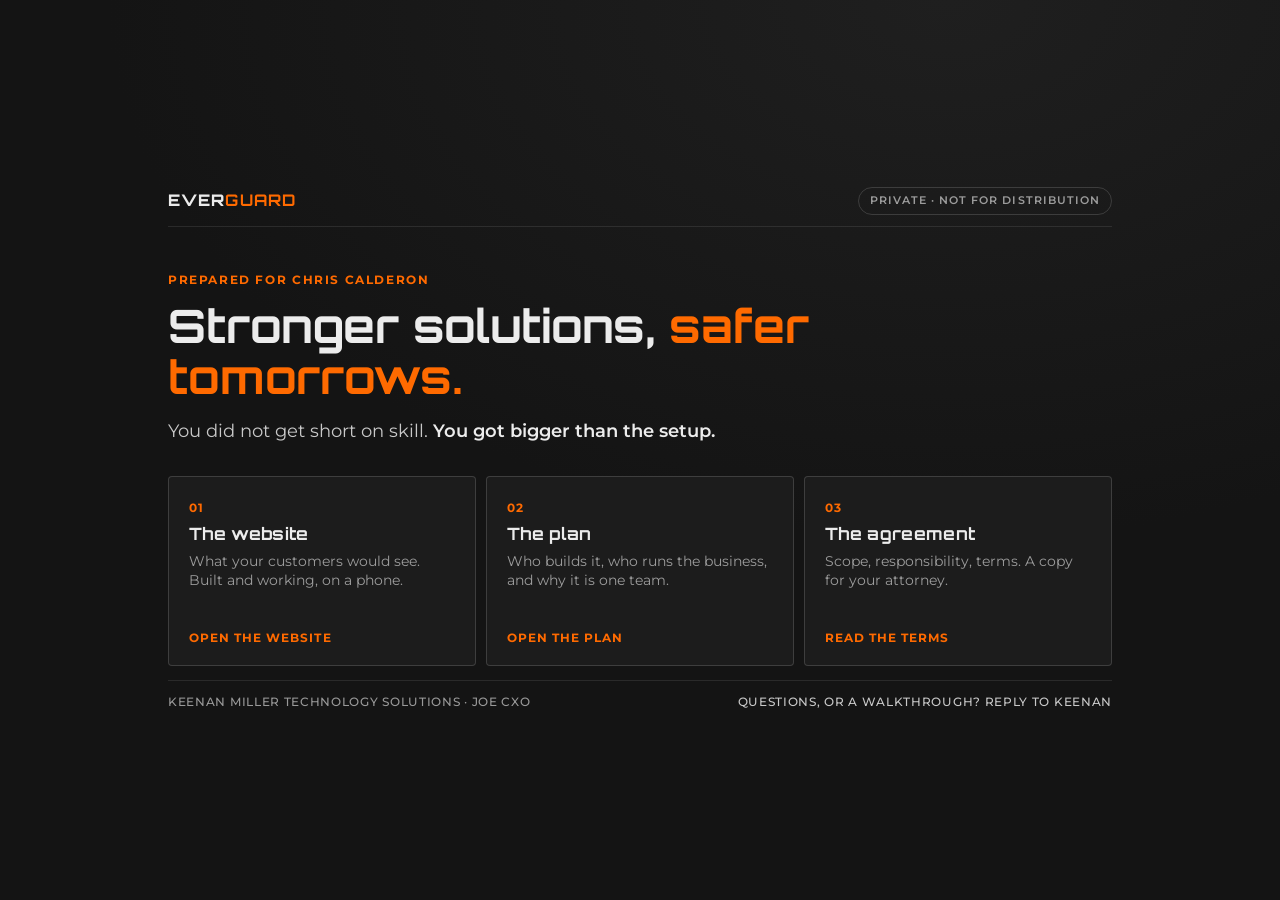
==== web/index.html @ ae58f1dc "Landing becomes three doors on one screen; the website replaces the console Joey's read was that the" ====
<!DOCTYPE html>
<html lang="en">
<head>
<meta charset="utf-8">
<meta name="viewport" content="width=device-width, initial-scale=1, viewport-fit=cover">
<meta name="robots" content="noindex, nofollow, noarchive">
<title>EverGuard | Prepared for Chris Calderon</title>
<link rel="preconnect" href="https://fonts.googleapis.com">
<link rel="preconnect" href="https://fonts.gstatic.com" crossorigin>
<link href="https://fonts.googleapis.com/css2?family=Orbitron:wght@600;700;800&family=Montserrat:wght@400;500;600;700&display=swap" rel="stylesheet">
<style>
:root{
  --bg:#141414; --panel:#1c1c1c; --ink:#ececec; --mut:rgba(236,236,236,.62);
  --mut2:rgba(236,236,236,.84); --org:#ff6a00; --org-deep:#cc4e00;
  --line:rgba(236,236,236,.10); --div:rgba(236,236,236,.16);
}
*{box-sizing:border-box}
html,body{margin:0;padding:0;max-width:100%;overflow-x:hidden;background:var(--bg)}

/* ONE SCREEN, NO SCROLL. She sees everything at once, on a phone included.
   This is done structurally rather than by tuning heights: the page is a
   viewport-tall flex column, and the doors region is the only thing that
   flexes, so it absorbs whatever is left over. 100svh (the SMALLEST viewport,
   iOS Safari with its bars showing) is the only unit that guarantees no
   scrollbar; 100vh and 100dvh both let the bars steal space. */
body{color:var(--ink);font-family:"Montserrat",system-ui,-apple-system,sans-serif;
  font-size:15px;line-height:1.6;-webkit-font-smoothing:antialiased;
  background:radial-gradient(1400px 900px at 74% 0%,#1f1f1f 0%,#141414 60%);
  height:100svh;overflow:hidden;display:flex;flex-direction:column}
.wrap{max-width:1000px;margin:0 auto;padding:0 clamp(16px,4vw,28px);
  flex:1 1 auto;display:flex;flex-direction:column;min-height:0;
  padding-bottom:calc(14px + env(safe-area-inset-bottom,0px))}
h1,h2,.brand{font-family:"Orbitron",sans-serif}

.bar{flex:0 0 auto;display:flex;align-items:center;gap:12px;
  padding:calc(12px + env(safe-area-inset-top,0px)) 0 11px;border-bottom:1px solid var(--line)}
.brand{font-weight:800;letter-spacing:.07em;font-size:16px;white-space:nowrap}
.brand b{color:var(--org)}
.spacer{flex:1 1 auto;min-width:0}
.private{font-size:9.5px;letter-spacing:.18em;text-transform:uppercase;color:var(--mut);
  border:1px solid var(--div);border-radius:99px;padding:5px 11px;white-space:nowrap}

header{flex:0 0 auto;padding:clamp(18px,4.5vw,44px) 0 clamp(16px,3.5vw,32px)}
.for{font-size:11px;letter-spacing:.2em;text-transform:uppercase;color:var(--org)}
h1{font-size:clamp(26px,5.4vw,46px);line-height:1.12;margin:10px 0 14px;font-weight:700}
h1 span{color:var(--org)}
.problem{color:var(--mut2);max-width:56ch;font-size:clamp(15px,1.9vw,17.5px);line-height:1.55;margin:0}
.problem b{color:var(--ink);font-weight:600}

/* Three rows that each take an equal share of the leftover height.
   minmax(0,1fr) and not 1fr: a plain 1fr keeps a min-content floor and would
   still push the page over. */
.doors{flex:1 1 auto;min-height:0;display:grid;gap:10px;
  grid-template-columns:1fr;grid-template-rows:repeat(3,minmax(0,1fr));margin:0}
.door{display:flex;flex-direction:column;gap:7px;min-height:0;overflow:hidden;
  background:var(--panel);border:1px solid var(--div);border-radius:4px;
  padding:16px 18px 14px;text-decoration:none;color:inherit;
  transition:border-color .18s ease,transform .18s ease}
a.door:hover,a.door:focus-visible{border-color:var(--org);transform:translateY(-2px);outline:none}
a.door:focus-visible{outline:2px solid var(--org);outline-offset:2px}
.num{font-size:11px;letter-spacing:.2em;color:var(--org);font-weight:700}
.door h2{font-size:17px;margin:0;letter-spacing:.02em;font-weight:700;line-height:1.2}
.door p{margin:0;color:var(--mut);font-size:13.5px;line-height:1.45}
.tag{margin-top:auto;padding-top:10px;font-size:10.5px;letter-spacing:.16em;
  text-transform:uppercase;color:var(--org)}

/* Phones drop the door descriptions rather than shrinking the headings.
   Measured: at 390x660 the header and footer leave about 109px per door, and a
   door carrying a two-line description needs about 149px. Something had to go,
   and losing a sentence beats clipping it mid-word or setting Orbitron too
   small to read. The title and the tag already say what each door is.
   Keyed to HEIGHT, not width, because height is what runs out: 700px covers
   iPhone SE (553), common Android (640) and iPhone 14/15 (660), while tablets
   and tall phones in portrait keep the full copy. */
@media (max-height:700px){
  .door p{display:none}
  .door{padding:14px 16px 12px;gap:6px}
  .tag{padding-top:6px}
  header{padding:16px 0 14px}
}

/* Shorter still: the door becomes one row. Number, title, then the tag on the
   right. It reads as a compact list, which is the right shape for a phone
   anyway, and the whole row stays tappable.
   The 650px line is measured, not guessed: a stacked door needs about 101px,
   and a 640px-tall Android leaves only 102px before the footer, which clipped.
   Below this, rows; above it, the stack has room. */
@media (max-height:650px){
  .door{flex-direction:row;align-items:center;gap:12px;padding:12px 16px}
  .door h2{flex:1 1 auto;font-size:16px}
  .num{flex:0 0 auto}
  .tag{margin-top:0;padding-top:0;white-space:nowrap}
}

/* Desktop: the same three doors as one row, header and doors centered in the
   room, footer on the floor. No separate layout, just different flex roles. */
@media (min-width:720px){
  .wrap{justify-content:center}
  .doors{flex:0 1 auto;max-height:300px;
    grid-template-columns:repeat(3,minmax(0,1fr));grid-template-rows:minmax(0,1fr)}
  .door{min-height:190px;padding:22px 20px 18px}
  .foot{margin-top:auto}
}

.foot{flex:0 0 auto;border-top:1px solid var(--line);margin-top:14px;padding-top:12px;
  display:flex;flex-wrap:wrap;gap:6px 20px;align-items:center;justify-content:space-between}
.foot .line{font-size:11px;letter-spacing:.12em;text-transform:uppercase;color:var(--mut)}
#next{color:var(--mut2)}

/* READABILITY PASS. Her deck sets Orbitron at 16px and up and never smaller;
   it is a display face, and at 8 to 11px with wide tracking it stops being
   legible and starts being work to read. Orbitron keeps the wordmark and the
   real headings. Every small label and tag is Montserrat, a little larger and
   less tracked. Anything new and small belongs in this list. */
.num,.tag,.private,.foot .line,#next{
  font-family:"Montserrat",system-ui,-apple-system,sans-serif}
.num{font-size:11.5px;letter-spacing:.1em;font-weight:700}
.tag{font-size:11.5px;letter-spacing:.09em;font-weight:700}
.private{font-size:10.5px;letter-spacing:.1em;font-weight:600}
.foot .line{font-size:11.5px;letter-spacing:.06em;font-weight:500}
.for{font-size:11.5px;letter-spacing:.14em;font-weight:700}
@media (prefers-reduced-motion:reduce){*{transition:none !important}}
</style>
</head>
<body>
<div class="wrap">

  <div class="bar">
    <div class="brand">EVER<b>GUARD</b></div>
    <div class="spacer"></div>
    <div class="private">Private &middot; not for distribution</div>
  </div>

  <header>
    <div class="for">Prepared for Chris Calderon</div>
    <h1>Stronger solutions, <span>safer tomorrows.</span></h1>
    <p class="problem">You did not get short on skill. <b>You got bigger than the
    setup.</b></p>
  </header>

  <div class="doors">
    <!-- The website opens in a new tab on purpose: it is a separate host with
         no link back here, so same-tab would strand her on the back button. -->
    <a class="door" href="https://everguard-website.netlify.app" target="_blank" rel="noopener">
      <div class="num">01</div>
      <h2>The website</h2>
      <p>What your customers would see. Built and working, on a phone.</p>
      <div class="tag">Open the website</div>
    </a>

    <a class="door" href="./deck/">
      <div class="num">02</div>
      <h2>The plan</h2>
      <p>Who builds it, who runs the business, and why it is one team.</p>
      <div class="tag">Open the plan</div>
    </a>

    <a class="door" href="./agreement/">
      <div class="num">03</div>
      <h2>The agreement</h2>
      <p>Scope, responsibility, terms. A copy for your attorney.</p>
      <div class="tag">Read the terms</div>
    </a>
  </div>

  <div class="foot">
    <span class="line">Keenan Miller Technology Solutions &middot; Joe CXO</span>
    <!-- id="next" stays here: the agreement links to ../#next in two places. -->
    <span class="line" id="next">Questions, or a walkthrough? Reply to Keenan</span>
  </div>

</div>
</body>
</html>
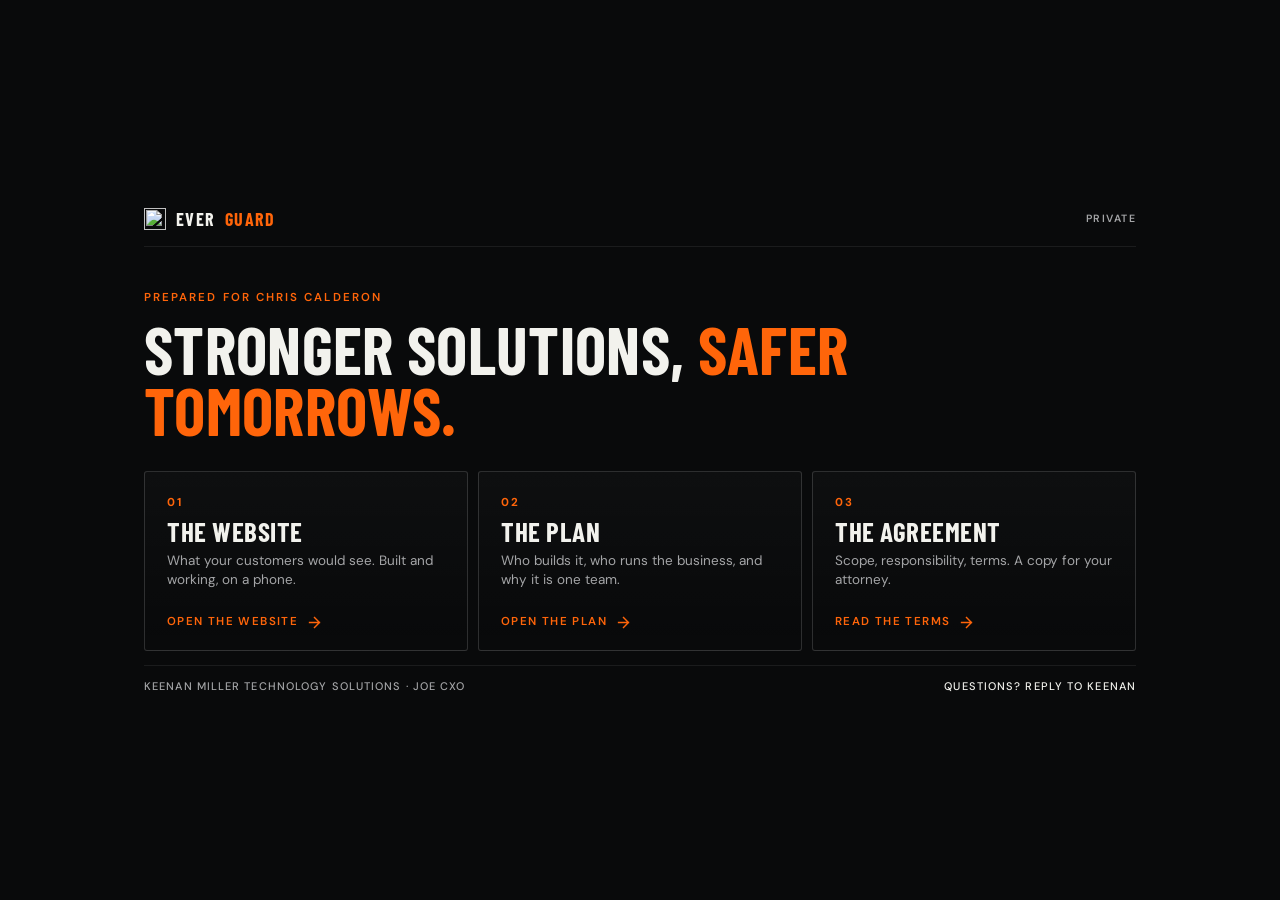
==== commit 46a1d859: "One login: mount the website at /website/, restyle the landing to match it Joey's feedback: re-enter" ====
--- a/web/index.html
+++ b/web/index.html
@@ -5,120 +5,108 @@
 <meta name="viewport" content="width=device-width, initial-scale=1, viewport-fit=cover">
 <meta name="robots" content="noindex, nofollow, noarchive">
 <title>EverGuard | Prepared for Chris Calderon</title>
+<link rel="icon" type="image/webp" href="/website/assets/eg-shield-outline.webp">
 <link rel="preconnect" href="https://fonts.googleapis.com">
 <link rel="preconnect" href="https://fonts.gstatic.com" crossorigin>
-<link href="https://fonts.googleapis.com/css2?family=Orbitron:wght@600;700;800&family=Montserrat:wght@400;500;600;700&display=swap" rel="stylesheet">
+<link href="https://fonts.googleapis.com/css2?family=Barlow+Condensed:wght@500;600;700;800&family=DM+Sans:wght@400;500;600;700&display=swap" rel="stylesheet">
 <style>
+/* The landing borrows the WEBSITE's language, not the deck's: flat #090a0b,
+   Barlow Condensed set tight and large, DM Sans for anything small, hairline
+   rules, one orange. The proposal used to open in Orbitron on a gradient,
+   which read as a slide deck; the first thing she sees should feel like the
+   product she is being shown. */
 :root{
-  --bg:#141414; --panel:#1c1c1c; --ink:#ececec; --mut:rgba(236,236,236,.62);
-  --mut2:rgba(236,236,236,.84); --org:#ff6a00; --org-deep:#cc4e00;
-  --line:rgba(236,236,236,.10); --div:rgba(236,236,236,.16);
+  --org:#ff650a; --ink:#090a0b; --mut:#a4a5a7; --white:#f2f2ed;
+  --line:#ffffff13; --edge:#ffffff26;
 }
 *{box-sizing:border-box}
-html,body{margin:0;padding:0;max-width:100%;overflow-x:hidden;background:var(--bg)}
+html,body{margin:0;padding:0;max-width:100%;overflow-x:hidden;background:var(--ink)}
+a{color:inherit;text-decoration:none}
+a,button{-webkit-tap-highlight-color:transparent}
+a:focus-visible{outline:2px solid var(--org);outline-offset:4px}
+::selection{background:var(--org);color:#080808}
 
-/* ONE SCREEN, NO SCROLL. She sees everything at once, on a phone included.
-   This is done structurally rather than by tuning heights: the page is a
-   viewport-tall flex column, and the doors region is the only thing that
-   flexes, so it absorbs whatever is left over. 100svh (the SMALLEST viewport,
-   iOS Safari with its bars showing) is the only unit that guarantees no
-   scrollbar; 100vh and 100dvh both let the bars steal space. */
-body{color:var(--ink);font-family:"Montserrat",system-ui,-apple-system,sans-serif;
-  font-size:15px;line-height:1.6;-webkit-font-smoothing:antialiased;
-  background:radial-gradient(1400px 900px at 74% 0%,#1f1f1f 0%,#141414 60%);
+/* ONE SCREEN. Structural, not tuned: a viewport-tall flex column where the
+   doors are the only flexible part, so they absorb the leftover height and the
+   page cannot overflow. 100svh is the smallest viewport, the only unit that
+   guarantees no scrollbar when a phone's browser bars are showing. */
+body{color:var(--white);font-family:'DM Sans',Arial,sans-serif;font-size:15px;
+  line-height:1.6;-webkit-font-smoothing:antialiased;
   height:100svh;overflow:hidden;display:flex;flex-direction:column}
-.wrap{max-width:1000px;margin:0 auto;padding:0 clamp(16px,4vw,28px);
-  flex:1 1 auto;display:flex;flex-direction:column;min-height:0;
-  padding-bottom:calc(14px + env(safe-area-inset-bottom,0px))}
-h1,h2,.brand{font-family:"Orbitron",sans-serif}
+.wrap{width:100%;max-width:1060px;margin:0 auto;
+  padding:0 clamp(18px,4.5vw,34px) calc(14px + env(safe-area-inset-bottom,0px));
+  flex:1 1 auto;display:flex;flex-direction:column;min-height:0}
+h1,h2,.brand{font-family:'Barlow Condensed','Arial Narrow',sans-serif}
 
 .bar{flex:0 0 auto;display:flex;align-items:center;gap:12px;
-  padding:calc(12px + env(safe-area-inset-top,0px)) 0 11px;border-bottom:1px solid var(--line)}
-.brand{font-weight:800;letter-spacing:.07em;font-size:16px;white-space:nowrap}
-.brand b{color:var(--org)}
+  padding:calc(14px + env(safe-area-inset-top,0px)) 0 12px;border-bottom:1px solid var(--line)}
+.brand{display:flex;align-items:center;gap:10px;font-size:18px;
+  letter-spacing:.08em;font-weight:700;text-transform:uppercase}
+.brand img{width:22px;height:22px;display:block}
+.brand b{color:var(--org);font-weight:700}
 .spacer{flex:1 1 auto;min-width:0}
-.private{font-size:9.5px;letter-spacing:.18em;text-transform:uppercase;color:var(--mut);
-  border:1px solid var(--div);border-radius:99px;padding:5px 11px;white-space:nowrap}
+.private{font-size:10.5px;letter-spacing:.14em;text-transform:uppercase;color:var(--mut);
+  font-weight:600;white-space:nowrap}
 
-header{flex:0 0 auto;padding:clamp(18px,4.5vw,44px) 0 clamp(16px,3.5vw,32px)}
-.for{font-size:11px;letter-spacing:.2em;text-transform:uppercase;color:var(--org)}
-h1{font-size:clamp(26px,5.4vw,46px);line-height:1.12;margin:10px 0 14px;font-weight:700}
+header{flex:0 0 auto;padding:clamp(20px,4.5vw,42px) 0 clamp(16px,3.2vw,30px)}
+.for{font-size:11.5px;letter-spacing:.18em;text-transform:uppercase;color:var(--org);font-weight:600}
+h1{font-size:clamp(34px,7.4vw,66px);line-height:.92;margin:12px 0 0;
+  font-weight:700;letter-spacing:.005em;text-transform:uppercase}
 h1 span{color:var(--org)}
-.problem{color:var(--mut2);max-width:56ch;font-size:clamp(15px,1.9vw,17.5px);line-height:1.55;margin:0}
-.problem b{color:var(--ink);font-weight:600}
 
-/* Three rows that each take an equal share of the leftover height.
-   minmax(0,1fr) and not 1fr: a plain 1fr keeps a min-content floor and would
-   still push the page over. */
 .doors{flex:1 1 auto;min-height:0;display:grid;gap:10px;
   grid-template-columns:1fr;grid-template-rows:repeat(3,minmax(0,1fr));margin:0}
-.door{display:flex;flex-direction:column;gap:7px;min-height:0;overflow:hidden;
-  background:var(--panel);border:1px solid var(--div);border-radius:4px;
-  padding:16px 18px 14px;text-decoration:none;color:inherit;
-  transition:border-color .18s ease,transform .18s ease}
-a.door:hover,a.door:focus-visible{border-color:var(--org);transform:translateY(-2px);outline:none}
-a.door:focus-visible{outline:2px solid var(--org);outline-offset:2px}
-.num{font-size:11px;letter-spacing:.2em;color:var(--org);font-weight:700}
-.door h2{font-size:17px;margin:0;letter-spacing:.02em;font-weight:700;line-height:1.2}
+
+/* Hairline cards on the flat ground, the way the website treats its nav rows,
+   rather than the filled panels the deck uses. */
+.door{position:relative;overflow:hidden;min-height:0;
+  display:flex;flex-direction:column;gap:6px;
+  border:1px solid var(--edge);border-radius:3px;padding:16px 18px 14px;
+  background:linear-gradient(180deg,#ffffff06,#ffffff00);
+  transition:border-color .2s ease,background .2s ease}
+a.door:hover,a.door:focus-visible{border-color:var(--org);background:#ff650a0a;outline:none}
+.num{font-size:11.5px;letter-spacing:.14em;color:var(--org);font-weight:700}
+.door h2{font-size:23px;line-height:1;margin:0;font-weight:700;
+  letter-spacing:.02em;text-transform:uppercase}
 .door p{margin:0;color:var(--mut);font-size:13.5px;line-height:1.45}
-.tag{margin-top:auto;padding-top:10px;font-size:10.5px;letter-spacing:.16em;
-  text-transform:uppercase;color:var(--org)}
+.go{margin-top:auto;padding-top:10px;display:flex;align-items:center;gap:8px;
+  font-size:11.5px;letter-spacing:.12em;text-transform:uppercase;color:var(--org);font-weight:600}
+.go svg{width:17px;height:17px;flex:0 0 auto}
+a.door:hover .go svg{transform:translateX(3px)}
+.go svg{transition:transform .2s ease}
 
-/* Phones drop the door descriptions rather than shrinking the headings.
-   Measured: at 390x660 the header and footer leave about 109px per door, and a
-   door carrying a two-line description needs about 149px. Something had to go,
-   and losing a sentence beats clipping it mid-word or setting Orbitron too
-   small to read. The title and the tag already say what each door is.
-   Keyed to HEIGHT, not width, because height is what runs out: 700px covers
-   iPhone SE (553), common Android (640) and iPhone 14/15 (660), while tablets
-   and tall phones in portrait keep the full copy. */
+/* Phones drop the descriptions rather than shrinking the headings: a two-line
+   description needs about 40px that a short screen does not have, and the
+   title plus the label already say what each door is. Keyed to HEIGHT, which
+   is what actually runs out. */
 @media (max-height:700px){
   .door p{display:none}
-  .door{padding:14px 16px 12px;gap:6px}
-  .tag{padding-top:6px}
-  header{padding:16px 0 14px}
+  .door{padding:14px 16px 12px}
+  .go{padding-top:6px}
+  header{padding:18px 0 14px}
+}
+/* Shorter still: one row per door. Reads as a compact list, which is the right
+   shape for a phone, and the whole row stays tappable. */
+@media (max-height:640px){
+  .door{flex-direction:row;align-items:center;gap:12px;padding:12px 16px}
+  .door h2{flex:1 1 auto;font-size:19px}
+  .num{flex:0 0 auto}
+  .go{margin-top:0;padding-top:0;white-space:nowrap}
 }
 
-/* Shorter still: the door becomes one row. Number, title, then the tag on the
-   right. It reads as a compact list, which is the right shape for a phone
-   anyway, and the whole row stays tappable.
-   The 650px line is measured, not guessed: a stacked door needs about 101px,
-   and a 640px-tall Android leaves only 102px before the footer, which clipped.
-   Below this, rows; above it, the stack has room. */
-@media (max-height:650px){
-  .door{flex-direction:row;align-items:center;gap:12px;padding:12px 16px}
-  .door h2{flex:1 1 auto;font-size:16px}
-  .num{flex:0 0 auto}
-  .tag{margin-top:0;padding-top:0;white-space:nowrap}
-}
-
-/* Desktop: the same three doors as one row, header and doors centered in the
-   room, footer on the floor. No separate layout, just different flex roles. */
-@media (min-width:720px){
+@media (min-width:760px){
   .wrap{justify-content:center}
-  .doors{flex:0 1 auto;max-height:300px;
+  .doors{flex:0 1 auto;max-height:290px;
     grid-template-columns:repeat(3,minmax(0,1fr));grid-template-rows:minmax(0,1fr)}
-  .door{min-height:190px;padding:22px 20px 18px}
+  .door{min-height:180px;padding:22px 22px 18px}
+  .door h2{font-size:27px}
   .foot{margin-top:auto}
 }
 
 .foot{flex:0 0 auto;border-top:1px solid var(--line);margin-top:14px;padding-top:12px;
-  display:flex;flex-wrap:wrap;gap:6px 20px;align-items:center;justify-content:space-between}
-.foot .line{font-size:11px;letter-spacing:.12em;text-transform:uppercase;color:var(--mut)}
-#next{color:var(--mut2)}
-
-/* READABILITY PASS. Her deck sets Orbitron at 16px and up and never smaller;
-   it is a display face, and at 8 to 11px with wide tracking it stops being
-   legible and starts being work to read. Orbitron keeps the wordmark and the
-   real headings. Every small label and tag is Montserrat, a little larger and
-   less tracked. Anything new and small belongs in this list. */
-.num,.tag,.private,.foot .line,#next{
-  font-family:"Montserrat",system-ui,-apple-system,sans-serif}
-.num{font-size:11.5px;letter-spacing:.1em;font-weight:700}
-.tag{font-size:11.5px;letter-spacing:.09em;font-weight:700}
-.private{font-size:10.5px;letter-spacing:.1em;font-weight:600}
-.foot .line{font-size:11.5px;letter-spacing:.06em;font-weight:500}
-.for{font-size:11.5px;letter-spacing:.14em;font-weight:700}
+  display:flex;flex-wrap:wrap;gap:4px 20px;align-items:center;justify-content:space-between}
+.foot span{font-size:11px;letter-spacing:.1em;text-transform:uppercase;color:var(--mut);font-weight:500}
+#next{color:var(--white)}
 @media (prefers-reduced-motion:reduce){*{transition:none !important}}
 </style>
 </head>
@@ -126,47 +114,49 @@
 <div class="wrap">
 
   <div class="bar">
-    <div class="brand">EVER<b>GUARD</b></div>
+    <div class="brand"><img src="/website/assets/eg-shield-outline.webp" alt="">EVER<b>GUARD</b></div>
     <div class="spacer"></div>
-    <div class="private">Private &middot; not for distribution</div>
+    <div class="private">Private</div>
   </div>
 
   <header>
     <div class="for">Prepared for Chris Calderon</div>
     <h1>Stronger solutions, <span>safer tomorrows.</span></h1>
-    <p class="problem">You did not get short on skill. <b>You got bigger than the
-    setup.</b></p>
   </header>
 
   <div class="doors">
-    <!-- The website opens in a new tab on purpose: it is a separate host with
-         no link back here, so same-tab would strand her on the back button. -->
-    <a class="door" href="https://everguard-website.netlify.app" target="_blank" rel="noopener">
+    <a class="door" href="/website/">
       <div class="num">01</div>
       <h2>The website</h2>
       <p>What your customers would see. Built and working, on a phone.</p>
-      <div class="tag">Open the website</div>
+      <div class="go">Open the website
+        <svg viewBox="0 0 24 24" fill="none" aria-hidden="true"><path d="M5 12h14M12 5l7 7-7 7" stroke="currentColor" stroke-width="2" stroke-linecap="square"/></svg>
+      </div>
     </a>
 
     <a class="door" href="./deck/">
       <div class="num">02</div>
       <h2>The plan</h2>
       <p>Who builds it, who runs the business, and why it is one team.</p>
-      <div class="tag">Open the plan</div>
+      <div class="go">Open the plan
+        <svg viewBox="0 0 24 24" fill="none" aria-hidden="true"><path d="M5 12h14M12 5l7 7-7 7" stroke="currentColor" stroke-width="2" stroke-linecap="square"/></svg>
+      </div>
     </a>
 
     <a class="door" href="./agreement/">
       <div class="num">03</div>
       <h2>The agreement</h2>
       <p>Scope, responsibility, terms. A copy for your attorney.</p>
-      <div class="tag">Read the terms</div>
+      <div class="go">Read the terms
+        <svg viewBox="0 0 24 24" fill="none" aria-hidden="true"><path d="M5 12h14M12 5l7 7-7 7" stroke="currentColor" stroke-width="2" stroke-linecap="square"/></svg>
+      </div>
     </a>
   </div>
 
   <div class="foot">
-    <span class="line">Keenan Miller Technology Solutions &middot; Joe CXO</span>
-    <!-- id="next" stays here: the agreement links to ../#next in two places. -->
-    <span class="line" id="next">Questions, or a walkthrough? Reply to Keenan</span>
+    <span>Keenan Miller Technology Solutions &middot; Joe CXO</span>
+    <!-- id="next" stays: the agreement links to ../#next in two places. -->
+    <span id="next">Questions? Reply to Keenan</span>
   </div>
 
 </div>
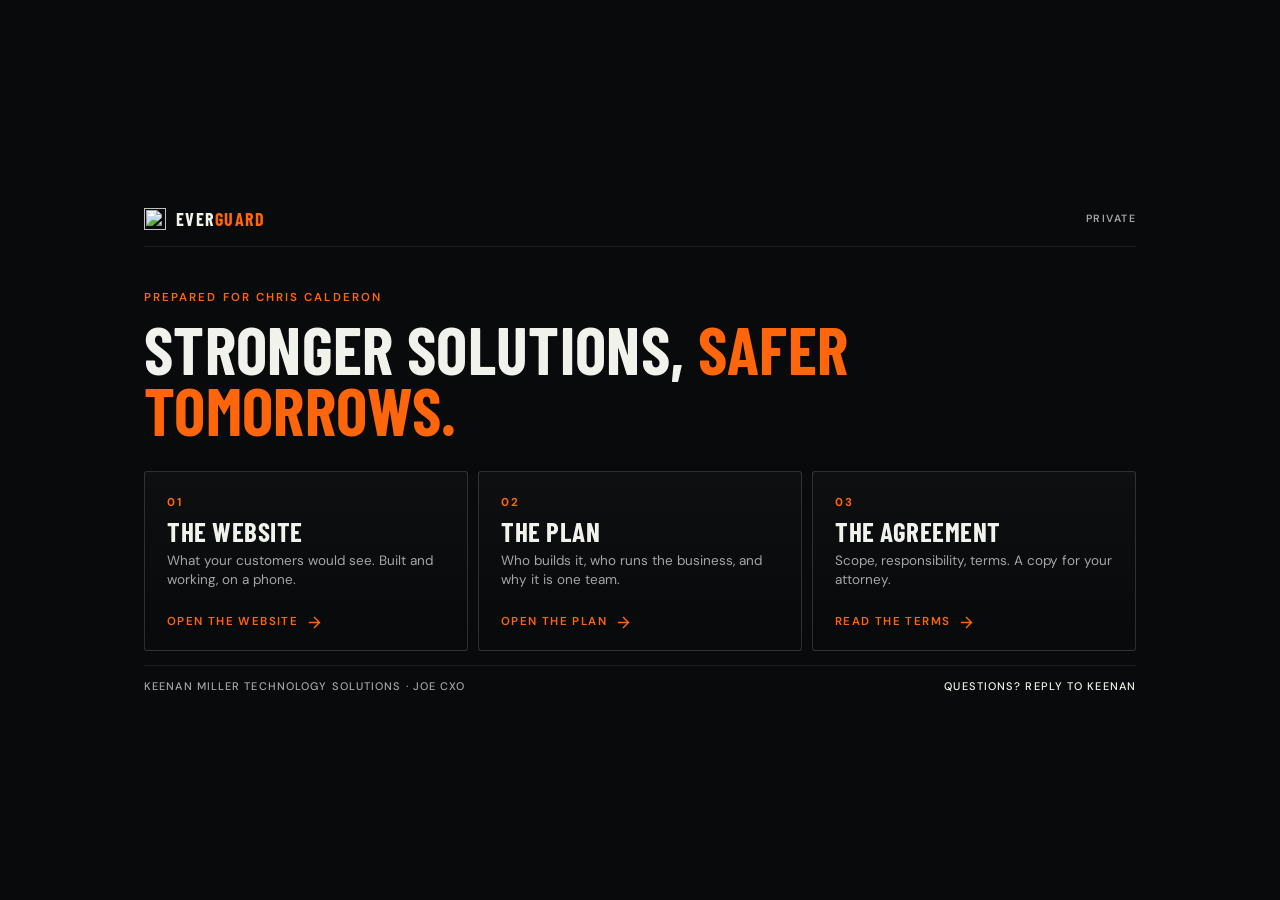
==== commit bf15f75b: "Close the gap inside the EVERGUARD wordmark on the landing The brand row is flex with a 10px gap for" ====
--- a/web/index.html
+++ b/web/index.html
@@ -114,7 +114,7 @@
 <div class="wrap">
 
   <div class="bar">
-    <div class="brand"><img src="/website/assets/eg-shield-outline.webp" alt="">EVER<b>GUARD</b></div>
+    <div class="brand"><img src="/website/assets/eg-shield-outline.webp" alt=""><span>EVER<b>GUARD</b></span></div>
     <div class="spacer"></div>
     <div class="private">Private</div>
   </div>
